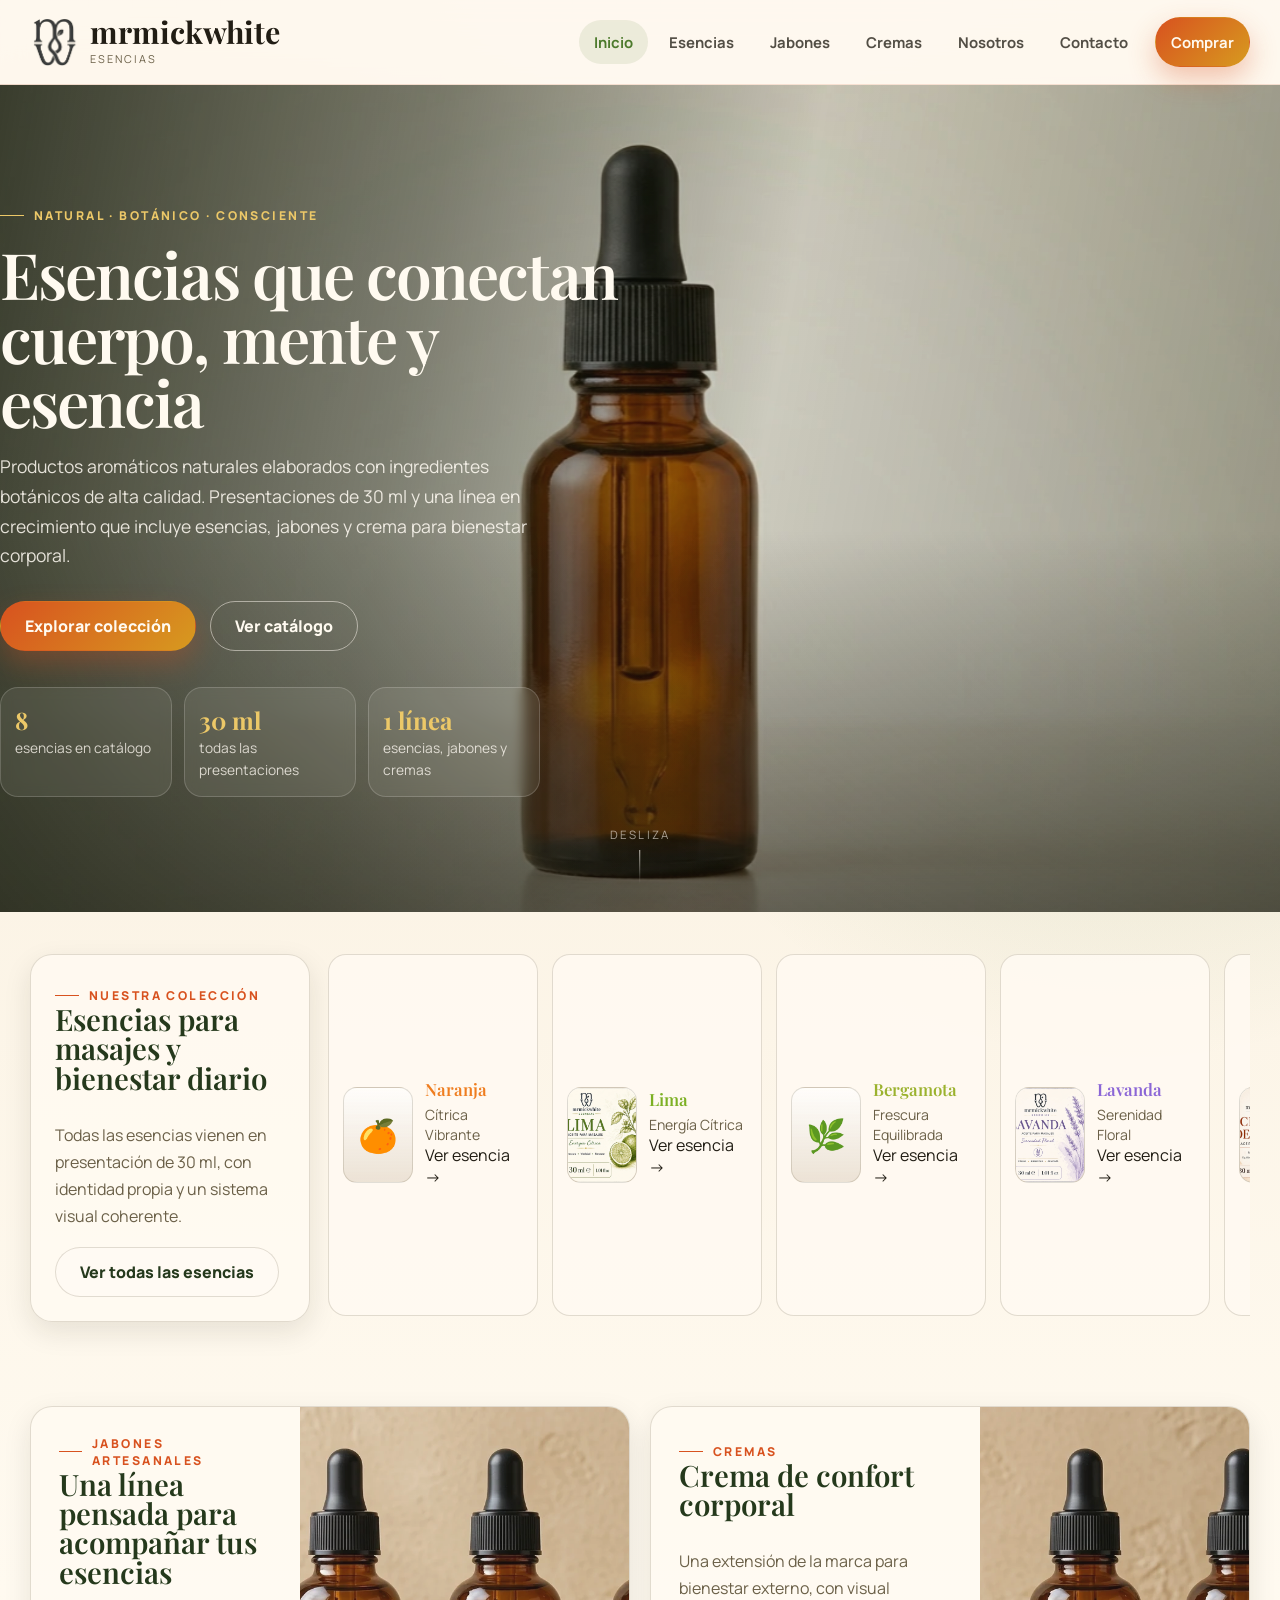
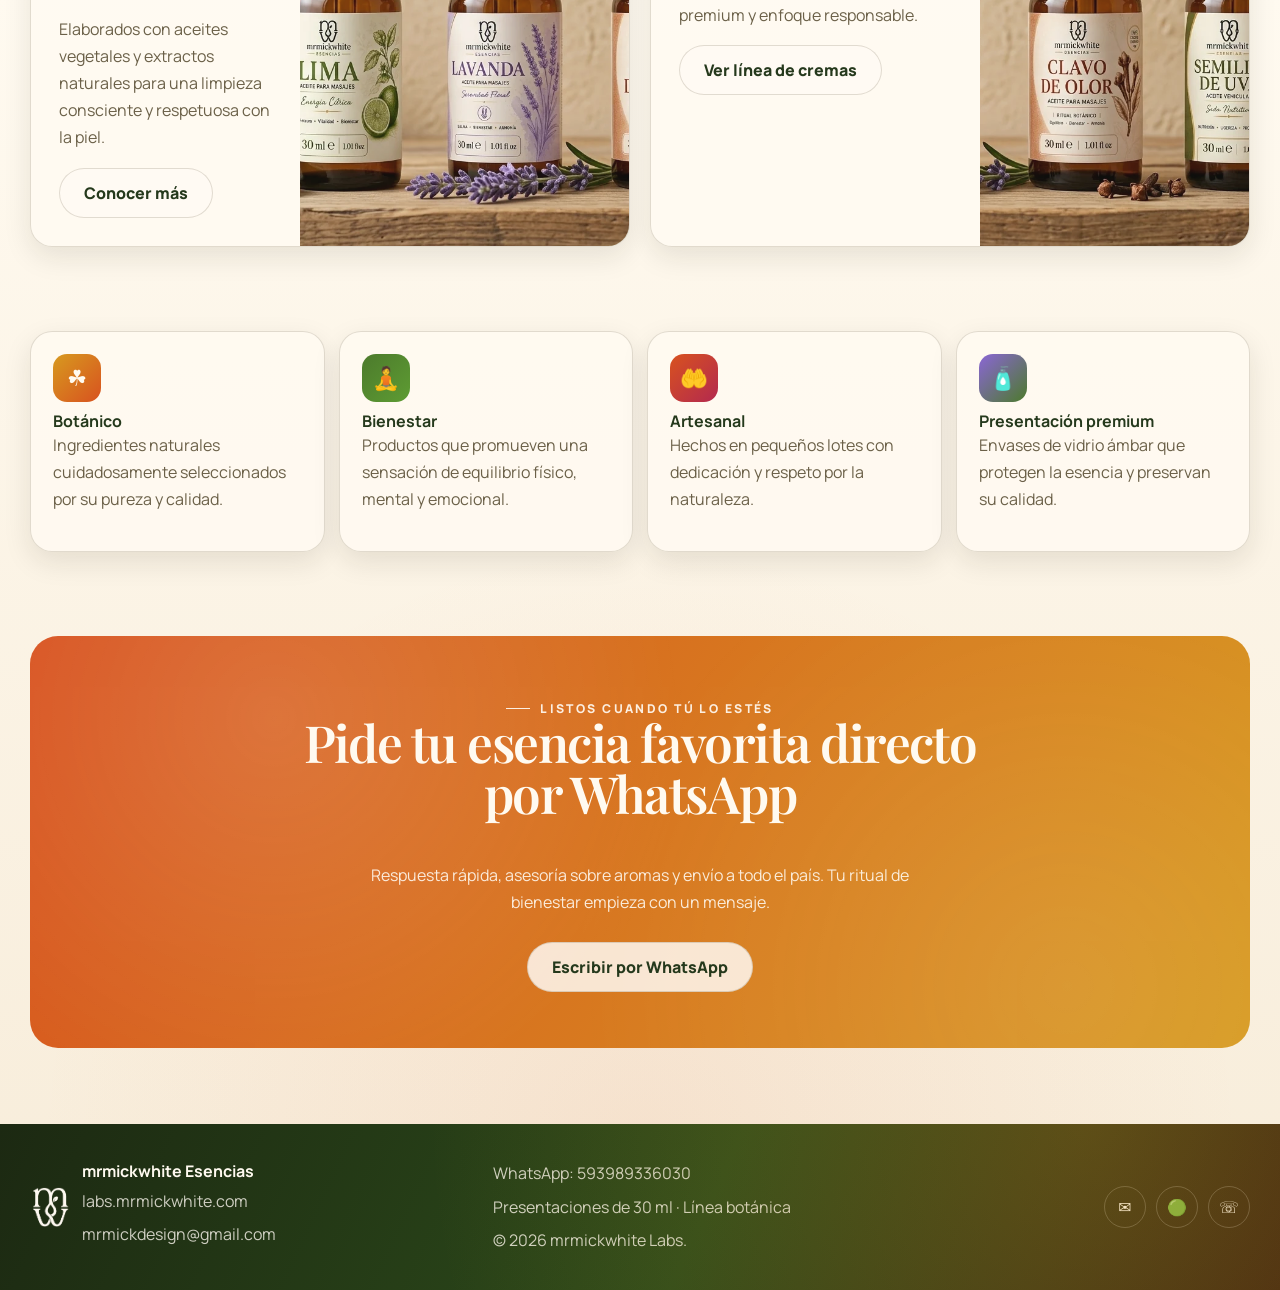
==== index.html @ 439739d3 "Sitio de MrMickWhite Labs (catalogo de esencias, jabones y cremas) migrado a mrmickwhite.com" ====
<!doctype html>
<html lang="es">
<head>
  <meta charset="utf-8" />
  <meta name="viewport" content="width=device-width, initial-scale=1" />
  <meta name="theme-color" content="#25391c" />
  <meta name="description" content="mrmickwhite Esencias: línea botánica de esencias, jabones y cremas en presentaciones de 30 ml." />
  <title>mrmickwhite Labs · Inicio</title>
  <link rel="icon" href="assets/icons/favicon.png" type="image/png" />
  <link rel="icon" href="assets/icons/favicon.ico" sizes="any" />
  <link rel="preconnect" href="https://fonts.googleapis.com" />
  <link rel="preconnect" href="https://fonts.gstatic.com" crossorigin />
  <link href="https://fonts.googleapis.com/css2?family=Playfair+Display:wght@500;600;700;800&family=Manrope:wght@400;500;700;800&display=swap" rel="stylesheet" />
  <link rel="stylesheet" href="css/app.css" />
</head>
<body data-page="inicio" data-base="./">
  <div data-site-header></div>
  <main>
<section class="hero">
  <div class="hero-bg">
    <img src="assets/images/hero-bottle-feature.webp" alt="Esencia mrmickwhite en frasco ámbar" data-parallax data-hero-zoom />
  </div>
  <div class="container hero-shell">
    <div class="hero-copy reveal">
      <span class="eyebrow">Natural · Botánico · Consciente</span>
      <h1>Esencias que conectan cuerpo, mente y esencia</h1>
      <p>
        Productos aromáticos naturales elaborados con ingredientes botánicos de alta calidad.
        Presentaciones de 30 ml y una línea en crecimiento que incluye esencias, jabones y crema para bienestar corporal.
      </p>
      <div class="hero-actions">
        <a class="btn primary" href="esencias.html">Explorar colección</a>
        <a class="btn outline-light" href="contacto.html" data-wa-link data-message="Hola, quiero ver el catálogo de esencias mrmickwhite de 30 ml.">Ver catálogo</a>
      </div>
      <div class="hero-stat-row">
        <article class="hero-stat"><strong>8</strong><span>esencias en catálogo</span></article>
        <article class="hero-stat"><strong>30 ml</strong><span>todas las presentaciones</span></article>
        <article class="hero-stat"><strong>1 línea</strong><span>esencias, jabones y cremas</span></article>
      </div>
    </div>
  </div>
  <div class="scroll-cue"><span>Desliza</span><div class="line"></div></div>
</section>

<section class="section-tight">
  <div class="container home-strip">
    <article class="card home-strip-copy reveal">
      <span class="eyebrow">Nuestra colección</span>
      <h3>Esencias para masajes y bienestar diario</h3>
      <p>Todas las esencias vienen en presentación de 30 ml, con identidad propia y un sistema visual coherente.</p>
      <a class="btn ghost" href="esencias.html">Ver todas las esencias</a>
    </article>
    <div class="horizontal-cards" data-home-strip></div>
  </div>
</section>

<section class="section-tight">
  <div class="container feature-row">
    <article class="card feature-promo reveal">
      <div class="feature-copy">
        <span class="eyebrow">Jabones artesanales</span>
        <h3>Una línea pensada para acompañar tus esencias</h3>
        <p>Elaborados con aceites vegetales y extractos naturales para una limpieza consciente y respetuosa con la piel.</p>
        <a class="btn ghost" href="jabones.html">Conocer más</a>
      </div>
      <div class="feature-visual">
        <img src="assets/images/hero-bottles.webp" alt="Jabones artesanales mrmickwhite" style="object-position:20% center; opacity:.94" loading="lazy" />
      </div>
    </article>

    <article class="card feature-promo reverse reveal">
      <div class="feature-copy">
        <span class="eyebrow">Cremas</span>
        <h3>Crema de confort corporal</h3>
        <p>Una extensión de la marca para bienestar externo, con visual premium y enfoque responsable.</p>
        <a class="btn ghost" href="cremas.html">Ver línea de cremas</a>
      </div>
      <div class="feature-visual">
        <img src="assets/images/hero-bottles.webp" alt="Crema corporal mrmickwhite" style="object-position:80% center; opacity:.94" loading="lazy" />
      </div>
    </article>
  </div>
</section>

<section class="section-tight">
  <div class="container feature-badge-row" data-value-grid></div>
</section>

<section class="section-tight">
  <div class="container">
    <div class="cta-banner reveal">
      <span class="eyebrow">Listos cuando tú lo estés</span>
      <h2>Pide tu esencia favorita directo por WhatsApp</h2>
      <p>Respuesta rápida, asesoría sobre aromas y envío a todo el país. Tu ritual de bienestar empieza con un mensaje.</p>
      <div class="hero-actions">
        <a class="btn ghost" href="contacto.html" data-wa-link data-message="Hola, quiero hacer un pedido de esencias mrmickwhite.">Escribir por WhatsApp</a>
      </div>
    </div>
  </div>
</section>
</main>
  <div data-site-footer></div>
  <script type="module" src="js/home.js"></script>
</body>
</html>
---- css/app.css ----
:root {
  --bg: #f7ecd9;
  --bg-soft: #fdf6e9;
  --paper: rgba(255, 251, 240, .92);
  --paper-solid: #fffaf0;
  --ink: #211d14;
  --muted: #6b6048;
  --olive: #25391c;
  --olive-2: #4c7a2c;
  --olive-vivid: #5e9c33;
  --gold: #d79a1f;
  --gold-soft: #ecc868;
  --terracotta: #d8521f;
  --terracotta-deep: #b5391a;
  --lavender: #8b66d6;
  --lime: #7cb023;
  --orange: #ef7d1f;
  --berry: #b3294f;
  --border: rgba(72, 56, 26, .16);
  --shadow: 0 18px 50px rgba(33, 26, 12, .16);
  --shadow-soft: 0 10px 28px rgba(33, 26, 12, .1);
  --shadow-pop: 0 22px 60px rgba(33, 26, 12, .22);
  --radius-xl: 28px;
  --radius-lg: 22px;
  --radius-md: 16px;
  --radius-sm: 12px;
  --radius-pill: 999px;
  --container: 1220px;
  --header-h: 84px;
  --font-serif: 'Playfair Display', Georgia, 'Times New Roman', serif;
  --font-sans: 'Manrope', Inter, ui-sans-serif, system-ui, -apple-system, BlinkMacSystemFont, 'Segoe UI', sans-serif;
  --ease: cubic-bezier(.2,.8,.2,1);
}
* { box-sizing: border-box; }
html { scroll-behavior: smooth; }
body {
  margin: 0;
  font-family: var(--font-sans);
  color: var(--ink);
  background:
    radial-gradient(circle at 12% 12%, rgba(215,154,31,.16), transparent 30rem),
    radial-gradient(circle at 88% 18%, rgba(76,122,44,.18), transparent 34rem),
    radial-gradient(circle at 50% 95%, rgba(216,82,31,.08), transparent 38rem),
    linear-gradient(180deg, var(--bg), #fffaf0 55%, var(--bg));
}
body::before {
  content: '';
  position: fixed;
  inset: 0;
  z-index: -2;
  pointer-events: none;
  opacity: .12;
  background-image:
    linear-gradient(rgba(37,57,28,.06) 1px, transparent 1px),
    linear-gradient(90deg, rgba(37,57,28,.06) 1px, transparent 1px);
  background-size: 44px 44px;
}
img { max-width: 100%; display: block; }
a { text-decoration: none; color: inherit; }
button, input, textarea { font: inherit; }
button { cursor: pointer; }
.container { width: min(var(--container), calc(100% - 32px)); margin-inline: auto; }
main { min-height: 60vh; }
.section { padding: 72px 0; }
.section-tight { padding: 42px 0; }
.panel {
  border: 1px solid var(--border);
  background: rgba(255,250,242,.76);
  backdrop-filter: blur(14px);
  border-radius: var(--radius-xl);
  box-shadow: var(--shadow-soft);
}
.eyebrow {
  display: inline-flex;
  align-items: center;
  gap: 10px;
  color: var(--terracotta);
  text-transform: uppercase;
  letter-spacing: .2em;
  font-size: .76rem;
  font-weight: 800;
}
.eyebrow::before {
  content: '';
  width: 24px;
  height: 1px;
  background: currentColor;
}
h1,h2,h3,h4,p { margin-top: 0; }
h1,h2,h3,h4 { font-family: var(--font-serif); line-height: 1; font-weight: 600; color: var(--olive); }
h1 { font-size: clamp(2.7rem, 5vw, 4.8rem); letter-spacing: -.03em; }
h2 { font-size: clamp(2rem, 4vw, 3.4rem); letter-spacing: -.03em; }
h3 { font-size: clamp(1.35rem, 2.3vw, 2rem); }
p { color: var(--muted); line-height: 1.7; }
.text-center { text-align: center; }
.btn {
  display: inline-flex;
  align-items: center;
  justify-content: center;
  gap: 10px;
  min-height: 50px;
  padding: 0 24px;
  border-radius: var(--radius-pill);
  border: 1px solid var(--border);
  font-weight: 800;
  transition: transform .22s var(--ease), box-shadow .22s var(--ease), background .22s var(--ease), filter .22s var(--ease);
}
.btn:hover { transform: translateY(-2px); box-shadow: var(--shadow-pop); }
.btn.primary { background: linear-gradient(135deg, var(--terracotta), var(--gold)); color: #fffaf0; border-color: transparent; box-shadow: 0 12px 28px rgba(216,82,31,.32); }
.btn.primary:hover { filter: brightness(1.06); }
.btn.ghost { background: rgba(255,250,242,.85); color: var(--olive); }
.btn.soft { background: rgba(255,250,242,.6); color: var(--ink); }
.btn.outline-light { background: transparent; color: #fffaf0; border-color: rgba(255,250,242,.5); }
.kicker { color: var(--muted); font-size: .95rem; }
.grid { display: grid; gap: 20px; }
.hidden { display: none !important; }
.tag {
  display: inline-flex;
  align-items: center;
  gap: 6px;
  padding: 7px 12px;
  border-radius: var(--radius-pill);
  background: rgba(76,122,44,.1);
  color: var(--olive-2);
  font-size: .82rem;
  font-weight: 700;
}
.card {
  border: 1px solid var(--border);
  background: rgba(255,250,242,.82);
  border-radius: 22px;
  box-shadow: var(--shadow-soft);
}
.site-header {
  position: sticky;
  top: 0;
  z-index: 50;
  background: rgba(255,250,242,.88);
  backdrop-filter: blur(16px);
  border-bottom: 1px solid rgba(216,82,31,.12);
}
.header-inner {
  min-height: var(--header-h);
  display: flex;
  align-items: center;
  justify-content: space-between;
  gap: 18px;
}
.brand {
  display: inline-flex;
  align-items: center;
  gap: 12px;
  min-width: 0;
}
.brand img { width: 48px; height: 48px; object-fit: contain; }
.brand strong { display:block; font-family: var(--font-serif); font-size:1.9rem; line-height:.9; }
.brand small { display:block; color:var(--muted); text-transform: uppercase; letter-spacing:.18em; font-size:.68rem; margin-top:6px; }
.nav-toggle {
  display:none;
  width:44px; height:44px; border:0; border-radius:50%; background: linear-gradient(135deg, var(--terracotta), var(--gold));
  color:#fff; align-items:center; justify-content:center; flex-direction:column; gap:5px;
}
.nav-toggle span { width:18px; height:2px; background:#fff; border-radius:2px; }
.main-nav {
  display:flex; align-items:center; gap:6px; flex-wrap:wrap;
}
.main-nav a {
  padding: 12px 15px;
  border-radius: var(--radius-pill);
  color: rgba(33,29,20,.78);
  font-weight: 700;
  font-size: .93rem;
  transition: background .2s ease, color .2s ease;
}
.main-nav a:hover, .main-nav a.is-active { background: rgba(76,122,44,.1); color: var(--olive-2); }
.header-cta { margin-left: 6px; }
.site-footer {
  margin-top: 34px;
  padding: 30px 0;
  background: linear-gradient(115deg, #1c2912, #2c4a1a 55%, #3c2410);
  color: #fffaf0;
  position: relative;
  overflow: hidden;
}
.site-footer::before {
  content: '';
  position: absolute; inset: 0;
  background: radial-gradient(circle at 85% 0%, rgba(215,154,31,.25), transparent 60%);
  pointer-events: none;
}
.footer-grid {
  display:grid;
  grid-template-columns: 1.2fr 1fr 1fr;
  gap:20px;
  align-items:center;
}
.footer-brand { display:flex; align-items:center; gap:12px; }
.footer-brand img { width:40px; height:40px; object-fit: contain; }
.footer-meta p { margin:6px 0; color: rgba(255,250,242,.78); }
.socials { display:flex; gap:10px; justify-content:flex-end; flex-wrap:wrap; }
.socials a {
  width:42px; height:42px; border-radius:50%; display:grid; place-items:center;
  border:1px solid rgba(255,250,242,.22);
  color:#fffaf2;
}
.hero {
  position: relative;
  overflow: hidden;
  min-height: 92vh;
  display: flex;
  align-items: center;
  margin-top: -1px;
}
.hero-bg {
  position: absolute;
  inset: 0;
  z-index: 0;
  overflow: hidden;
}
.hero-bg img {
  position: absolute;
  inset: 0;
  width: 100%;
  height: 100%;
  object-fit: cover;
  object-position: center 38%;
  transform: scale(1.08);
  transform-origin: center 42%;
  will-change: transform;
}
.hero-bg::after {
  content: '';
  position: absolute; inset: 0;
  background:
    linear-gradient(100deg, rgba(28,33,18,.86) 0%, rgba(28,33,18,.55) 32%, rgba(28,33,18,.18) 58%, rgba(28,33,18,.42) 100%),
    linear-gradient(0deg, rgba(20,16,8,.55), transparent 46%);
}
.hero-shell {
  position: relative;
  z-index: 1;
  width: 100%;
  display: grid;
  grid-template-columns: 1.1fr .9fr;
  gap: 28px;
  align-items: center;
}
.hero-copy {
  padding: 0;
  color: #fffaf0;
  border: none;
  background: none;
  box-shadow: none;
  backdrop-filter: none;
}
.hero-copy .eyebrow { color: var(--gold-soft); }
.hero-copy h1 { margin: 18px 0 18px; max-width: 640px; color: #fffaf0; }
.hero-copy p { max-width: 540px; font-size: 1.1rem; color: rgba(255,250,242,.86); }
.hero-actions { display:flex; gap:14px; flex-wrap:wrap; margin-top:30px; }
.hero-stat-row {
  display:grid; grid-template-columns: repeat(3, 1fr); gap: 12px; margin-top: 36px; max-width: 540px;
}
.hero-stat {
  padding: 16px 14px; border-radius: 18px; border:1px solid rgba(255,250,242,.18); background: rgba(255,250,242,.08);
  backdrop-filter: blur(6px);
}
.hero-stat strong { display:block; font-size:1.5rem; color: var(--gold-soft); font-family: var(--font-serif); }
.hero-stat span { color: rgba(255,250,242,.78); font-size:.86rem; }
.hero-visual { display: none; }
.scroll-cue {
  position: absolute; left: 50%; bottom: 28px; transform: translateX(-50%);
  z-index: 1; display: flex; flex-direction: column; align-items: center; gap: 8px;
  color: rgba(255,250,242,.7); font-size: .72rem; letter-spacing: .18em; text-transform: uppercase;
  opacity: .85;
}
.scroll-cue .line { width: 1px; height: 34px; background: linear-gradient(180deg, rgba(255,250,242,.9), transparent); animation: scrollPulse 1.8s ease-in-out infinite; }
@keyframes scrollPulse { 0%,100% { opacity:.3; transform: scaleY(.7); } 50% { opacity:1; transform: scaleY(1); } }
.home-strip {
  display:grid; grid-template-columns: 280px 1fr; gap:18px; align-items:stretch;
}
.home-strip-copy { padding: 24px; }
.horizontal-cards { display:grid; grid-template-columns: repeat(8, minmax(210px, 1fr)); gap: 14px; overflow-x:auto; padding-bottom: 6px; }
.product-mini {
  padding: 14px; border:1px solid var(--border); border-radius: 18px; background: rgba(255,250,242,.88); min-width: 210px;
  display:grid; grid-template-columns: 70px 1fr; gap:12px; align-items:center;
}
.product-mini .thumb {
  width:70px; height:96px; border-radius: 14px; border:1px solid var(--border);
  background: linear-gradient(180deg, rgba(255,255,255,.65), rgba(234,224,210,.9));
  display:grid; place-items:center; overflow:hidden;
}
.product-mini .thumb img { width:100%; height:100%; object-fit:cover; }
.product-mini h4 { margin:0; font-size:1.05rem; line-height:1.05; }
.product-mini p { margin:6px 0 0; font-size:.88rem; line-height:1.4; }
.feature-row { display:grid; grid-template-columns: repeat(2, 1fr); gap: 20px; }
.feature-promo {
  display:grid; grid-template-columns: .9fr 1.1fr; gap: 0; overflow:hidden;
}
.feature-promo.reverse { grid-template-columns: 1.1fr .9fr; }
.feature-copy { padding: 28px; }
.feature-visual { min-height: 220px; position:relative; background:linear-gradient(135deg, rgba(236,200,104,.25), rgba(76,122,44,.18)); }
.feature-visual img { position:absolute; inset:0; width:100%; height:100%; object-fit:cover; }
.feature-badge-row { display:grid; grid-template-columns: repeat(4, 1fr); gap: 14px; }
.badge-card { padding: 22px; text-align:left; transition: transform .25s var(--ease), box-shadow .25s var(--ease); }
.badge-card:hover { transform: translateY(-4px); box-shadow: var(--shadow-pop); }
.badge-card .badge-icon {
  width:48px; height:48px; border-radius:14px; display:grid; place-items:center; font-size:1.4rem; margin-bottom:6px;
  background: linear-gradient(135deg, var(--badge-a, var(--gold)), var(--badge-b, var(--terracotta))); color:#fffaf0;
}
.badge-card strong { display:block; margin-top:8px; color: var(--olive); }
.tabs { display:flex; gap:10px; flex-wrap:wrap; }
.tab-btn {
  padding: 11px 16px; border-radius: var(--radius-pill); border:1px solid var(--border); background: rgba(255,250,242,.72);
  font-weight: 800; color: var(--muted); transition: background .2s ease, color .2s ease, transform .2s ease, box-shadow .2s ease;
}
.tab-btn:hover { transform: translateY(-1px); }
.tab-btn.is-active { background: linear-gradient(135deg, var(--olive-2), var(--olive)); color: #fffaf0; border-color: transparent; box-shadow: 0 10px 22px rgba(76,122,44,.3); }
.catalog-layout { display:grid; grid-template-columns: 280px 1fr; gap: 20px; }
.sidebar-card { padding: 24px; position:sticky; top: 102px; }
.product-grid { display:grid; grid-template-columns: repeat(3, minmax(0, 1fr)); gap: 18px; }
.catalog-card { padding: 18px; display:flex; flex-direction:column; gap:14px; transition: transform .25s var(--ease), box-shadow .25s var(--ease); }
.catalog-card:hover { transform: translateY(-4px); box-shadow: var(--shadow-pop); }
.catalog-top {
  display:grid; grid-template-columns: 88px 1fr; gap:14px; align-items:center;
}
.catalog-thumb {
  width:88px; height:118px; border-radius: 18px; overflow:hidden; border:1px solid var(--border);
  background: linear-gradient(180deg, rgba(255,255,255,.75), rgba(234,224,210,.95));
}
.catalog-thumb img { width:100%; height:100%; object-fit:cover; }
.catalog-thumb.placeholder { display:grid; place-items:center; color:var(--olive); font-size:2rem; }
.catalog-card h3 { margin-bottom: 4px; }
.catalog-card .subtitle { color: var(--terracotta); font-style: italic; font-family: var(--font-serif); }
.catalog-card .actions { display:flex; gap:10px; flex-wrap:wrap; margin-top:auto; }
.spec-list { display:grid; gap:10px; margin-top:12px; }
.spec-item { display:flex; justify-content:space-between; gap:16px; border-top:1px dashed rgba(72,62,37,.18); padding-top:10px; }
.product-hero { display:grid; grid-template-columns: 460px 1fr; gap:28px; align-items:start; }
.product-sticky { position:sticky; top:100px; }
.product-visual { padding: 0; overflow: hidden; position: relative; }
.product-visual-stage {
  position: relative; min-height: 480px; border-radius: var(--radius-xl); overflow: hidden;
  background: radial-gradient(circle at 30% 20%, var(--stage-a, rgba(215,154,31,.22)), transparent 55%),
              radial-gradient(circle at 75% 80%, var(--stage-b, rgba(76,122,44,.2)), transparent 55%),
              linear-gradient(165deg, #fffaf0, #f3e6cc);
  display:grid; place-items:center;
}
.product-visual-stage::before {
  content:''; position:absolute; inset:10px; border-radius: calc(var(--radius-xl) - 8px); border: 1px solid rgba(255,255,255,.5);
  pointer-events:none;
}
.product-visual-stage img {
  position: relative; max-width: 78%; max-height: 420px; object-fit: contain;
  filter: drop-shadow(0 30px 40px rgba(33,26,12,.28));
  transition: transform .5s var(--ease);
}
.product-visual-stage:hover img { transform: scale(1.035) translateY(-4px); }
.product-badge-float {
  position:absolute; top: 22px; left: 22px; z-index:2;
  background: rgba(255,250,242,.92); border-radius: var(--radius-pill); padding: 8px 16px;
  font-size:.74rem; font-weight:800; letter-spacing:.08em; text-transform:uppercase; color: var(--accent, var(--olive));
  box-shadow: var(--shadow-soft);
}
.label-frame {
  border:1px solid var(--border); border-radius:24px; overflow:hidden; background:rgba(255,250,242,.8);
}
.label-frame img { width:100%; aspect-ratio: 2.12 / 1; object-fit:cover; }
.bottle-mock {
  min-height: 420px; border-radius: 24px; background: linear-gradient(180deg, rgba(255,250,242,.9), rgba(232,220,202,.96));
  display:grid; place-items:center; position:relative; overflow:hidden;
}
.bottle-mock::before {
  content:''; position:absolute; inset: 0;
  background: radial-gradient(circle at 70% 24%, rgba(215,154,31,.22), transparent 26%), radial-gradient(circle at 24% 80%, rgba(76,122,44,.18), transparent 24%);
}
.bottle-shape { position:relative; width:180px; height:310px; }
.bottle-cap {
  width:70px; height:85px; border-radius: 28px 28px 12px 12px; background:#1f1f1f; margin:0 auto; position:relative; z-index:2;
}
.bottle-cap::after { content:''; position:absolute; left:8px; right:8px; bottom:12px; top:26px; border-radius: 12px; border: 1px solid rgba(255,255,255,.18); }
.bottle-body {
  width: 180px; height: 220px; border-radius: 24px 24px 28px 28px; background: linear-gradient(180deg, #874d1f, #6f3b12);
  position:absolute; left:0; bottom:0; box-shadow: inset 0 0 0 2px rgba(255,255,255,.1), inset 0 26px 32px rgba(255,255,255,.12);
}
.bottle-label {
  position:absolute; left:24px; right:24px; bottom:24px; height: 128px; border-radius: 12px; background: rgba(255,250,242,.96);
  border: 1px solid rgba(72,62,37,.16); display:flex; align-items:center; justify-content:center; text-align:center; padding:10px;
}
.bottle-label strong { display:block; font-family: var(--font-serif); font-size:1.8rem; line-height: .9; color: var(--accent, var(--olive)); }
.bottle-label small { color: var(--muted); display:block; margin-top:6px; font-size:.72rem; }
.product-content { padding: 32px; position: relative; overflow: hidden; }
.product-content::before {
  content:''; position:absolute; top:-60px; right:-60px; width:220px; height:220px; border-radius:50%;
  background: radial-gradient(circle, var(--accent, var(--gold)) 0%, transparent 70%); opacity:.14; pointer-events:none;
}
.info-top { display:flex; justify-content:space-between; gap:18px; align-items:flex-start; flex-wrap:wrap; position: relative; }
.info-top .product-volume {
  font-family:var(--font-serif); font-size:1.6rem; color:#fffaf0; text-align:center; line-height:1.15;
  background: linear-gradient(135deg, var(--accent, var(--olive)), color-mix(in srgb, var(--accent, var(--olive)) 60%, black));
  padding: 14px 18px; border-radius: var(--radius-lg); box-shadow: var(--shadow-soft);
}
.info-top .product-volume .kicker { color: rgba(255,250,242,.78); }
.cta-row { display:flex; flex-wrap:wrap; gap:12px; margin-top:24px; }
.accent-line { width: 120px; height: 3px; background: linear-gradient(90deg, var(--accent, var(--gold)), transparent); border-radius: 999px; margin: 20px 0; }
.info-tabs { margin-top: 26px; }
.info-panels { margin-top: 18px; }
.info-panel { padding: 22px; border:1px solid var(--border); border-radius: 22px; background: rgba(255,250,242,.7); }
.info-panel ul { margin: 0; padding-left: 20px; color: var(--muted); line-height: 1.8; }
.highlight-grid { display:grid; grid-template-columns: repeat(3,1fr); gap: 14px; margin-top: 22px; }
.highlight { padding: 18px; transition: transform .25s var(--ease); }
.highlight:hover { transform: translateY(-3px); }
.contact-grid { display:grid; grid-template-columns: 1fr 1fr; gap: 20px; }
.contact-block { padding: 28px; }
.contact-list { display:grid; gap: 14px; margin-top: 20px; }
.contact-item { padding: 16px 18px; border-radius: 16px; border:1px solid var(--border); background: rgba(255,250,242,.68); }
.about-grid { display:grid; grid-template-columns: 1.1fr .9fr; gap: 22px; }
.values-grid { display:grid; grid-template-columns: repeat(2,1fr); gap:14px; }
.value-card { padding: 20px; }
.label-gallery { display:grid; grid-template-columns: repeat(2,1fr); gap:18px; }
.label-gallery .card { overflow:hidden; }
.label-gallery img { width:100%; aspect-ratio: 2.15 / 1; object-fit:cover; }
.reveal { opacity:0; transform: translateY(20px); transition: opacity .7s var(--ease), transform .7s var(--ease); }
.reveal.is-visible { opacity:1; transform: none; }

/* --- Coming soon line pages (jabones / cremas) --- */
.line-hero {
  position: relative; overflow: hidden; border-radius: var(--radius-xl); padding: 64px 44px;
  background: linear-gradient(125deg, var(--line-a, var(--olive)), var(--line-b, var(--terracotta)));
  color: #fffaf0; isolation: isolate;
}
.line-hero::before {
  content:''; position:absolute; inset:0; z-index:-1;
  background: radial-gradient(circle at 85% 10%, rgba(255,255,255,.18), transparent 45%), radial-gradient(circle at 5% 90%, rgba(255,255,255,.12), transparent 40%);
}
.line-hero .eyebrow { color: rgba(255,250,242,.85); }
.line-hero h1 { color:#fffaf0; max-width: 620px; }
.line-hero p { color: rgba(255,250,242,.85); max-width: 540px; font-size: 1.05rem; }
.line-status {
  display:inline-flex; align-items:center; gap:8px; padding:8px 16px; border-radius: var(--radius-pill);
  background: rgba(255,250,242,.16); border: 1px solid rgba(255,250,242,.3); font-weight:800; font-size:.82rem;
  letter-spacing:.04em; margin-top: 18px;
}
.line-status .dot { width:8px; height:8px; border-radius:50%; background: var(--gold-soft); box-shadow: 0 0 0 4px rgba(236,200,104,.25); }
.line-grid-preview { display:grid; grid-template-columns: repeat(3,1fr); gap: 14px; margin-top: 28px; }
.preview-card {
  padding: 18px; border-radius: var(--radius-lg); background: rgba(255,250,242,.92); color: var(--ink);
  display:flex; flex-direction:column; gap:8px; box-shadow: var(--shadow-soft);
}
.preview-card .preview-icon { font-size: 1.8rem; }
.preview-card strong { font-family: var(--font-serif); font-size: 1.1rem; color: var(--olive); }
.preview-card span { font-size: .82rem; color: var(--muted); }
.notify-card { padding: 30px; }
.notify-form { display:flex; gap:10px; margin-top: 18px; flex-wrap: wrap; }
.notify-form input {
  flex: 1; min-width: 220px; padding: 14px 18px; border-radius: var(--radius-pill); border: 1px solid var(--border);
  background: rgba(255,250,242,.85); color: var(--ink);
}
.notify-form input:focus { outline: 2px solid var(--olive-2); outline-offset: 2px; }

/* --- CTA banner --- */
.cta-banner {
  position: relative; overflow: hidden; border-radius: var(--radius-xl); padding: 56px 44px;
  background: linear-gradient(120deg, var(--terracotta), var(--gold));
  color: #fffaf0; text-align:center; isolation: isolate;
}
.cta-banner::before {
  content:''; position:absolute; inset:0; z-index:-1; opacity:.5;
  background: radial-gradient(circle at 20% 20%, rgba(255,255,255,.25), transparent 40%), radial-gradient(circle at 85% 85%, rgba(255,255,255,.18), transparent 45%);
}
.cta-banner .eyebrow { color: rgba(255,250,242,.92); }
.cta-banner h2 { color:#fffaf0; max-width: 720px; margin-inline:auto; }
.cta-banner p { color: rgba(255,250,242,.88); max-width: 560px; margin-inline:auto; }
.cta-banner .hero-actions { justify-content: center; margin-top: 26px; }
@media (max-width: 1080px) {
  .catalog-layout, .product-hero, .about-grid, .contact-grid, .home-strip, .feature-row, .feature-badge-row, .line-grid-preview { grid-template-columns: 1fr; }
  .hero-shell { grid-template-columns: 1fr; }
  .product-grid { grid-template-columns: repeat(2, minmax(0,1fr)); }
  .footer-grid { grid-template-columns:1fr; text-align:center; }
  .footer-brand, .socials { justify-content:center; }
  .sidebar-card, .product-sticky { position:static; }
}
@media (max-width: 820px) {
  .header-inner { min-height: 74px; }
  .nav-toggle { display:flex; }
  .main-nav {
    position: absolute; left:16px; right:16px; top: calc(100% + 8px); display:none; flex-direction:column; align-items:stretch;
    padding: 12px; border-radius: 18px; background: rgba(255,250,242,.97); border:1px solid var(--border); box-shadow: var(--shadow-soft);
  }
  .main-nav.is-open { display:flex; }
  .header-cta { margin-left:0; }
  .hero { min-height: 86vh; padding: 110px 0 60px; align-items: flex-end; }
  .hero-stat-row, .values-grid, .label-gallery, .highlight-grid { grid-template-columns:1fr; }
  .product-grid { grid-template-columns: 1fr; }
  .line-hero { padding: 44px 26px; }
  .cta-banner { padding: 40px 24px; }
}
@media (max-width: 560px) {
  .container { width:min(var(--container), calc(100% - 20px)); }
  .section { padding: 56px 0; }
  .hero-copy { padding: 0; }
  .brand strong { font-size:1.5rem; }
  .brand small { letter-spacing:.12em; }
  .product-mini { min-width: 180px; }
  .catalog-top { grid-template-columns: 74px 1fr; }
  .catalog-thumb { width:74px; height:100px; }
  .product-content, .contact-block, .sidebar-card, .feature-copy, .notify-card { padding:22px; }
  .notify-form { flex-direction: column; }
  .notify-form input, .notify-form button { width: 100%; }
}
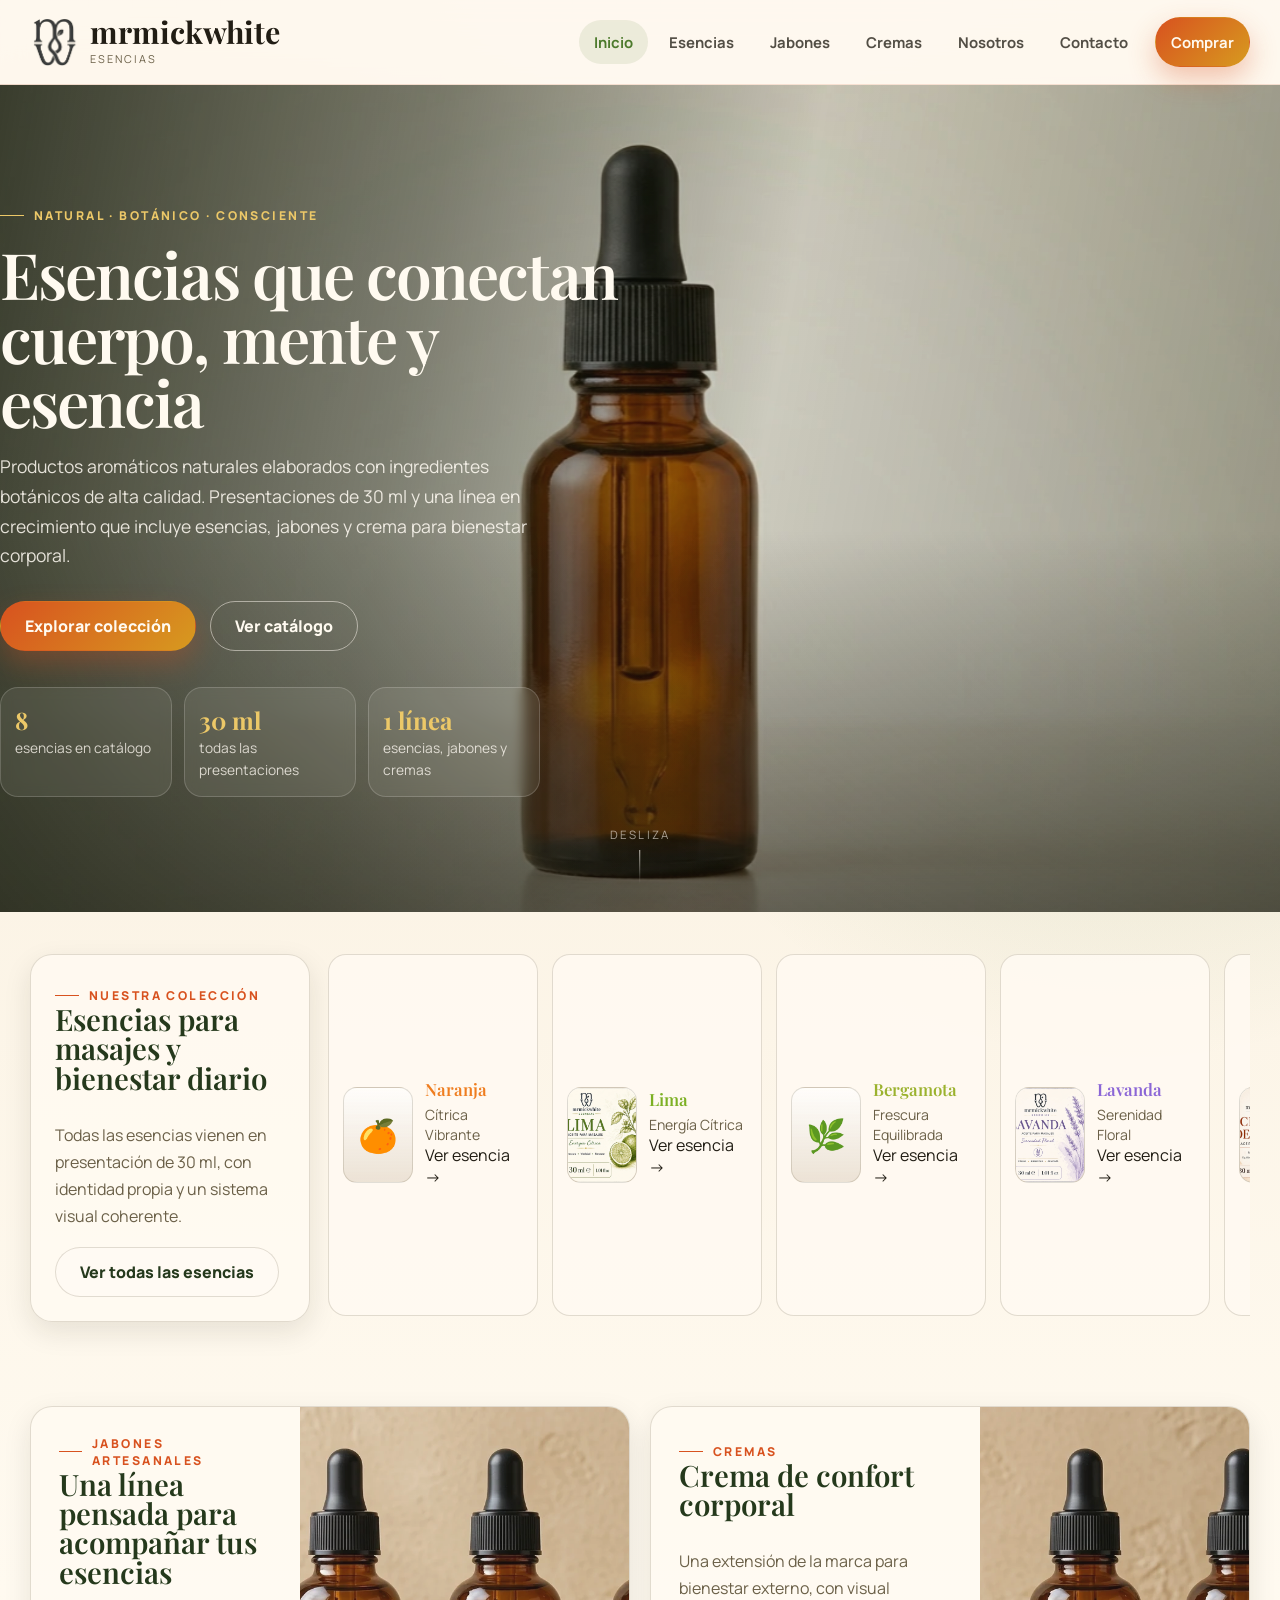
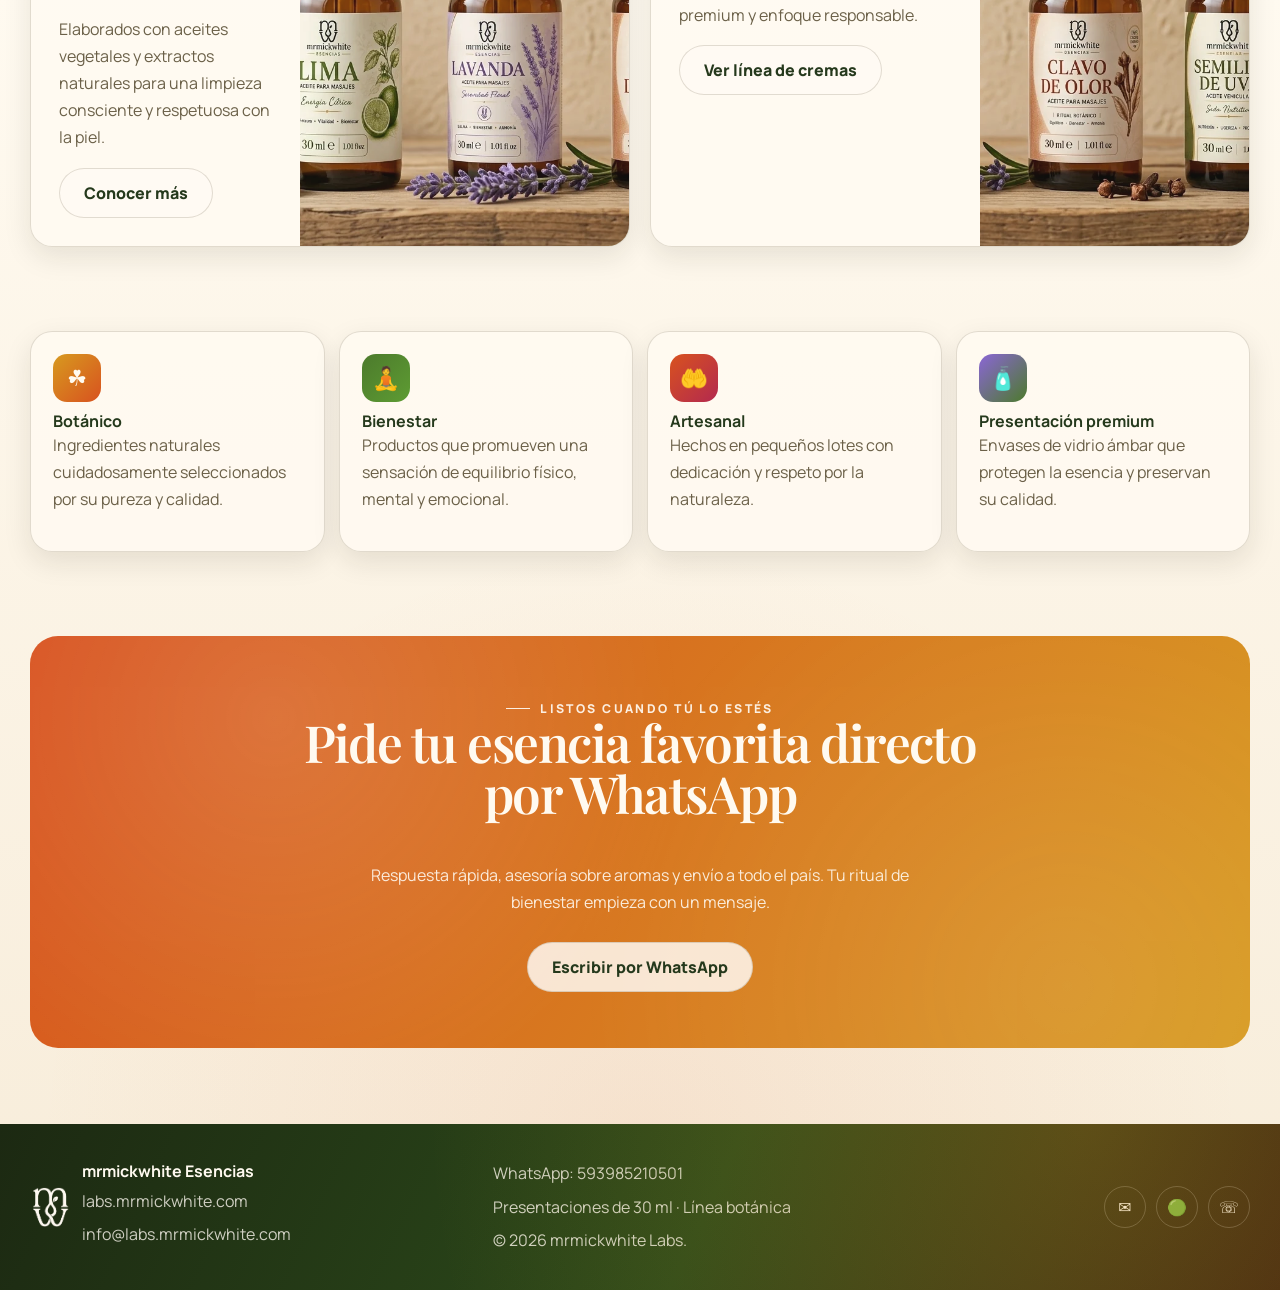
==== commit 2629b47e: "fix(labs): legibilidad del hero en móvil" ====
--- a/index.html
+++ b/index.html
@@ -11,7 +11,7 @@
   <link rel="preconnect" href="https://fonts.googleapis.com" />
   <link rel="preconnect" href="https://fonts.gstatic.com" crossorigin />
   <link href="https://fonts.googleapis.com/css2?family=Playfair+Display:wght@500;600;700;800&family=Manrope:wght@400;500;700;800&display=swap" rel="stylesheet" />
-  <link rel="stylesheet" href="css/app.css" />
+  <link rel="stylesheet" href="css/app.css?v=251117d" />
 </head>
 <body data-page="inicio" data-base="./">
   <div data-site-header></div>
--- a/css/app.css
+++ b/css/app.css
@@ -488,6 +488,10 @@
   .main-nav.is-open { display:flex; }
   .header-cta { margin-left:0; }
   .hero { min-height: 86vh; padding: 110px 0 60px; align-items: flex-end; }
+  .hero-bg::after { background: linear-gradient(0deg, rgba(12,10,4,.93) 0%, rgba(14,11,5,.82) 55%, rgba(16,13,6,.72) 100%); }
+  .hero-copy { background: linear-gradient(180deg, rgba(10,8,4,.78), rgba(10,8,4,.6)); padding: 24px 20px; border-radius: 20px; border: 1px solid rgba(255,250,242,.08); -webkit-backdrop-filter: blur(3px); backdrop-filter: blur(3px); }
+  .hero-copy h1 { text-shadow: 0 2px 18px rgba(0,0,0,.55); }
+  .hero-copy p { color: rgba(255,250,242,.94); text-shadow: 0 1px 12px rgba(0,0,0,.5); }
   .hero-stat-row, .values-grid, .label-gallery, .highlight-grid { grid-template-columns:1fr; }
   .product-grid { grid-template-columns: 1fr; }
   .line-hero { padding: 44px 26px; }
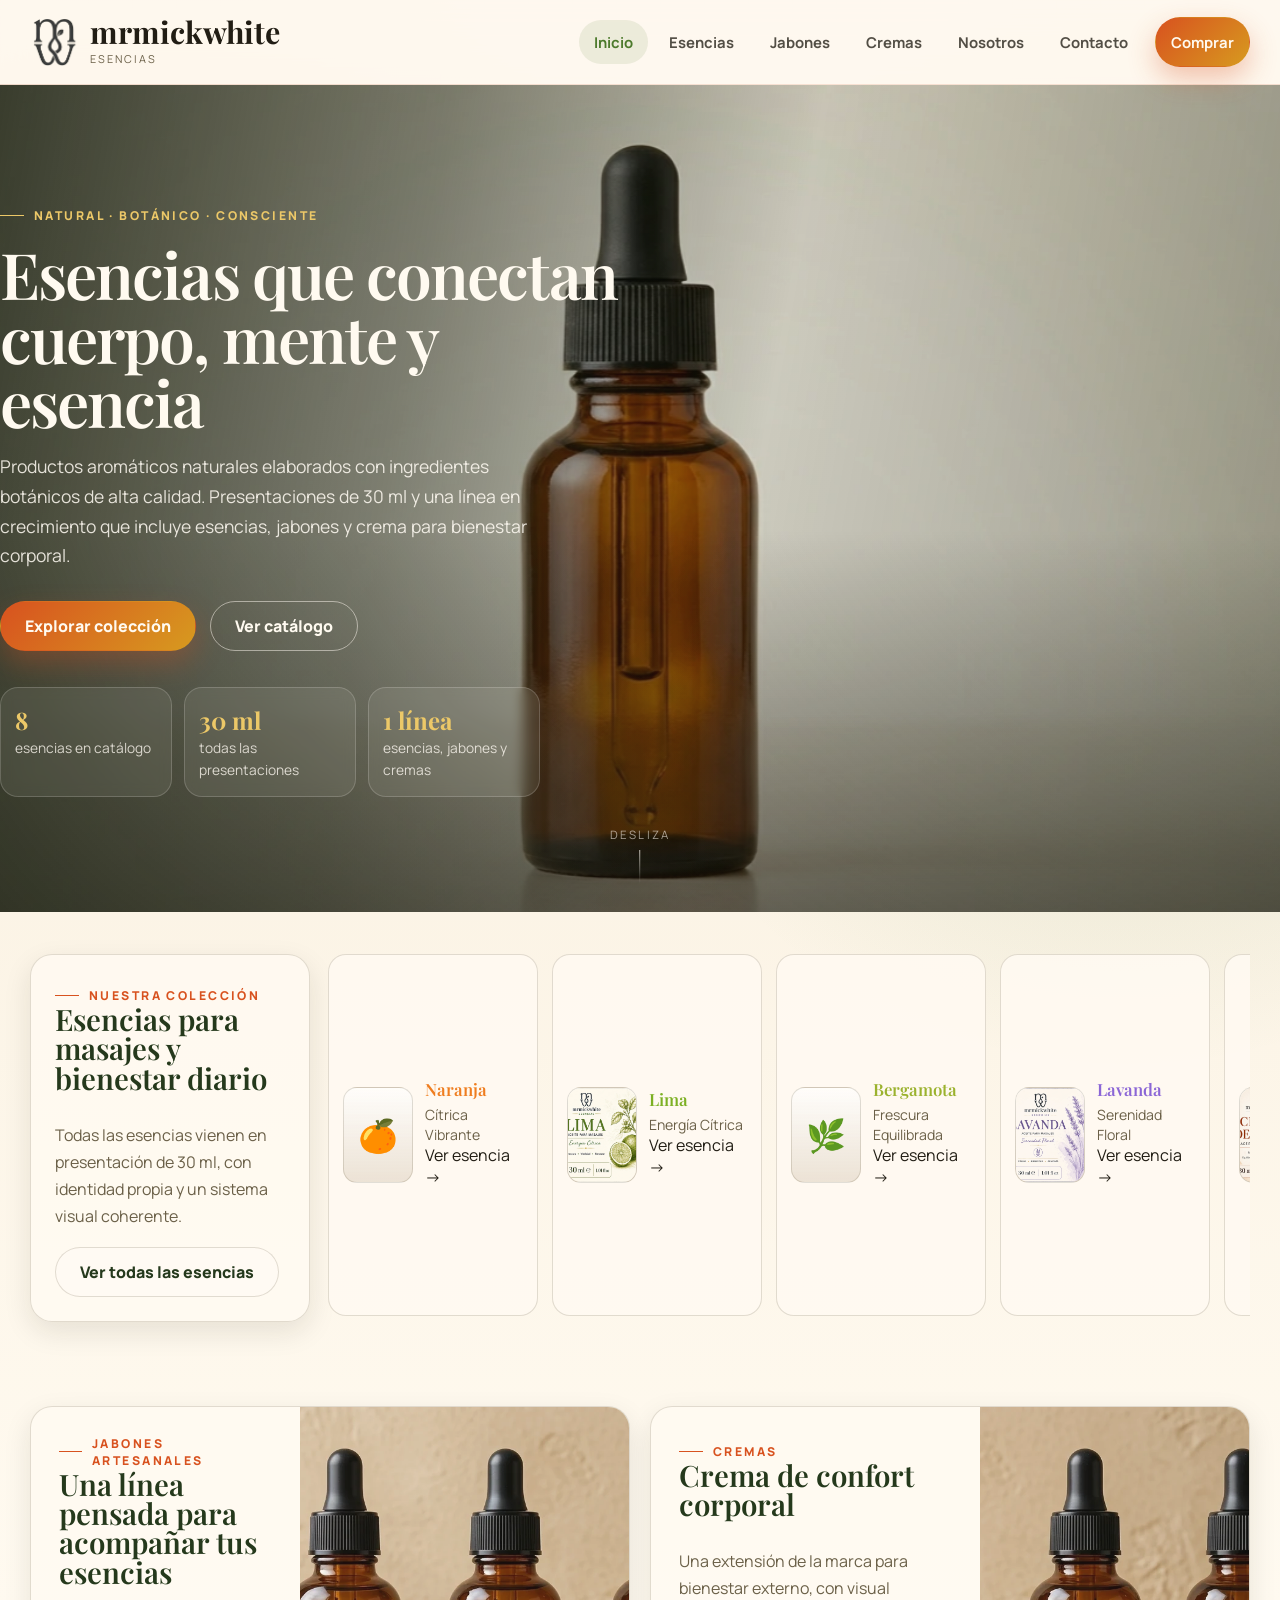
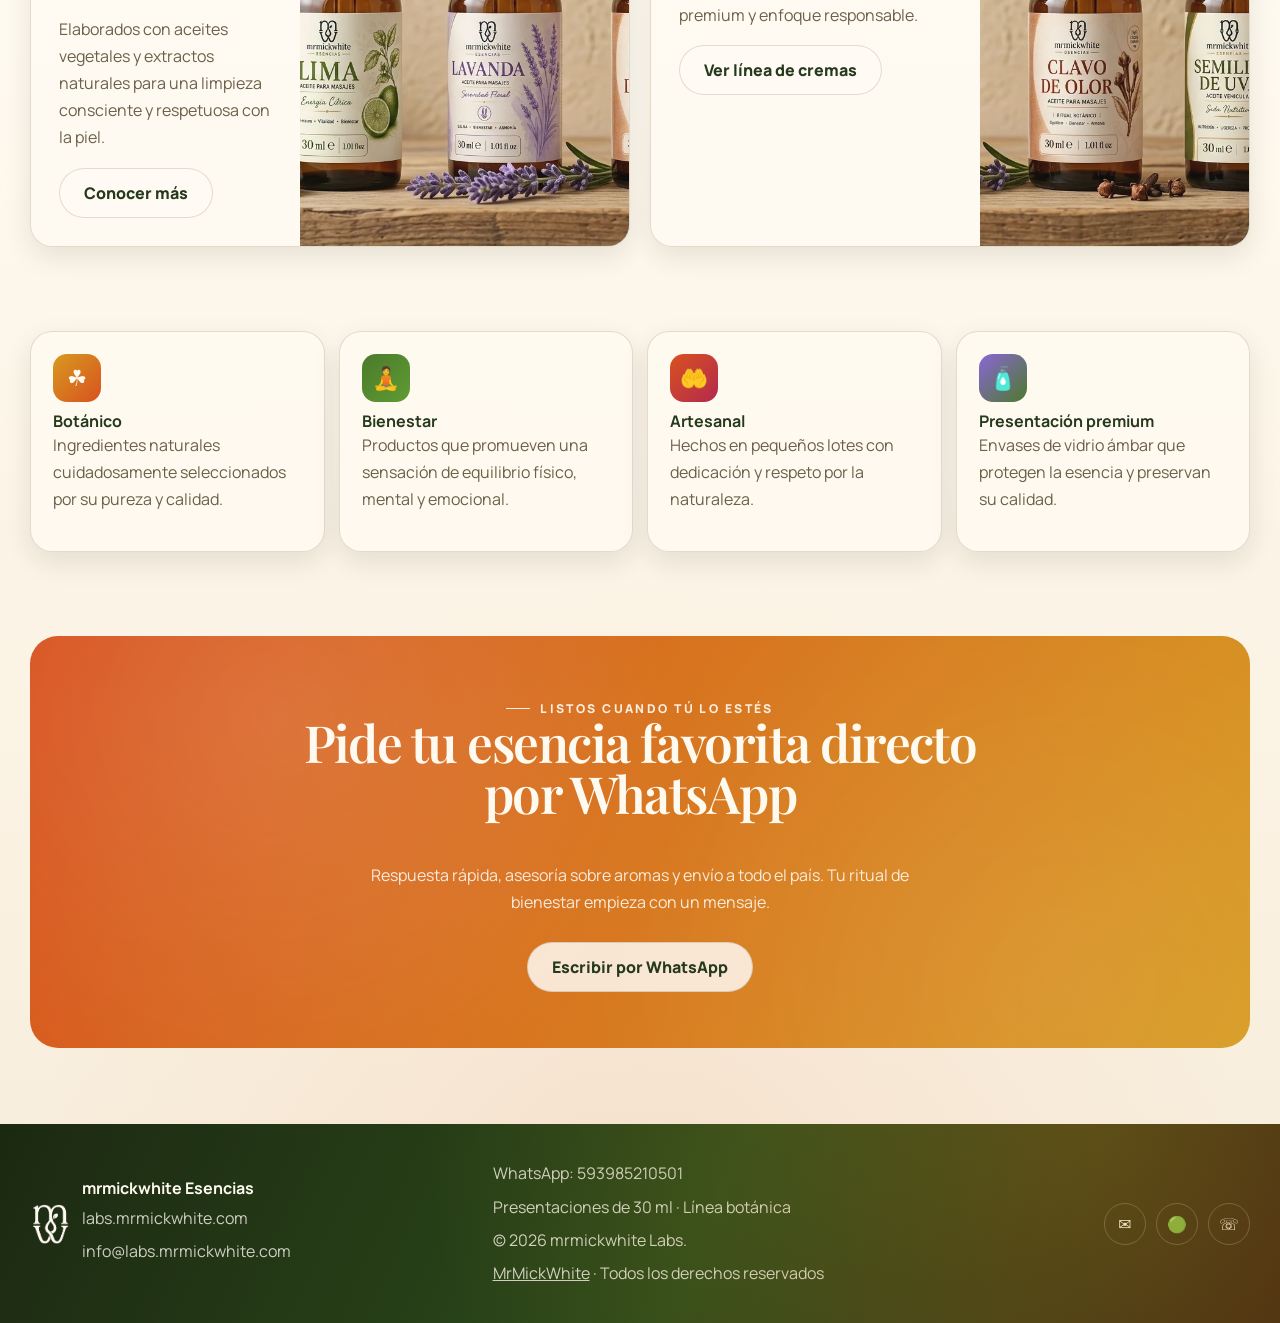
==== commit 0fb5881b: "feat(web): SEO (Open Graph, canonical, robots, sitemap), enlace al portafolio en footer; design: gal" ====
--- a/index.html
+++ b/index.html
@@ -12,6 +12,19 @@
   <link rel="preconnect" href="https://fonts.gstatic.com" crossorigin />
   <link href="https://fonts.googleapis.com/css2?family=Playfair+Display:wght@500;600;700;800&family=Manrope:wght@400;500;700;800&display=swap" rel="stylesheet" />
   <link rel="stylesheet" href="css/app.css?v=251117d" />
+<link rel="canonical" href="https://labs.mrmickwhite.com/"/>
+<meta name="robots" content="index,follow"/>
+<meta property="og:type" content="website"/>
+<meta property="og:site_name" content="mrmickwhite Esencias"/>
+<meta property="og:title" content="mrmickwhite Labs · Inicio"/>
+<meta property="og:description" content="mrmickwhite Esencias: línea botánica de esencias, jabones y cremas en presentaciones de 30 ml."/>
+<meta property="og:url" content="https://labs.mrmickwhite.com/"/>
+<meta property="og:image" content="https://www.mrmickwhite.com/cdn/notif/labs.png"/>
+<meta property="og:locale" content="es_EC"/>
+<meta name="twitter:card" content="summary_large_image"/>
+<meta name="twitter:title" content="mrmickwhite Labs · Inicio"/>
+<meta name="twitter:description" content="mrmickwhite Esencias: línea botánica de esencias, jabones y cremas en presentaciones de 30 ml."/>
+<meta name="twitter:image" content="https://www.mrmickwhite.com/cdn/notif/labs.png"/>
 </head>
 <body data-page="inicio" data-base="./">
   <div data-site-header></div>
